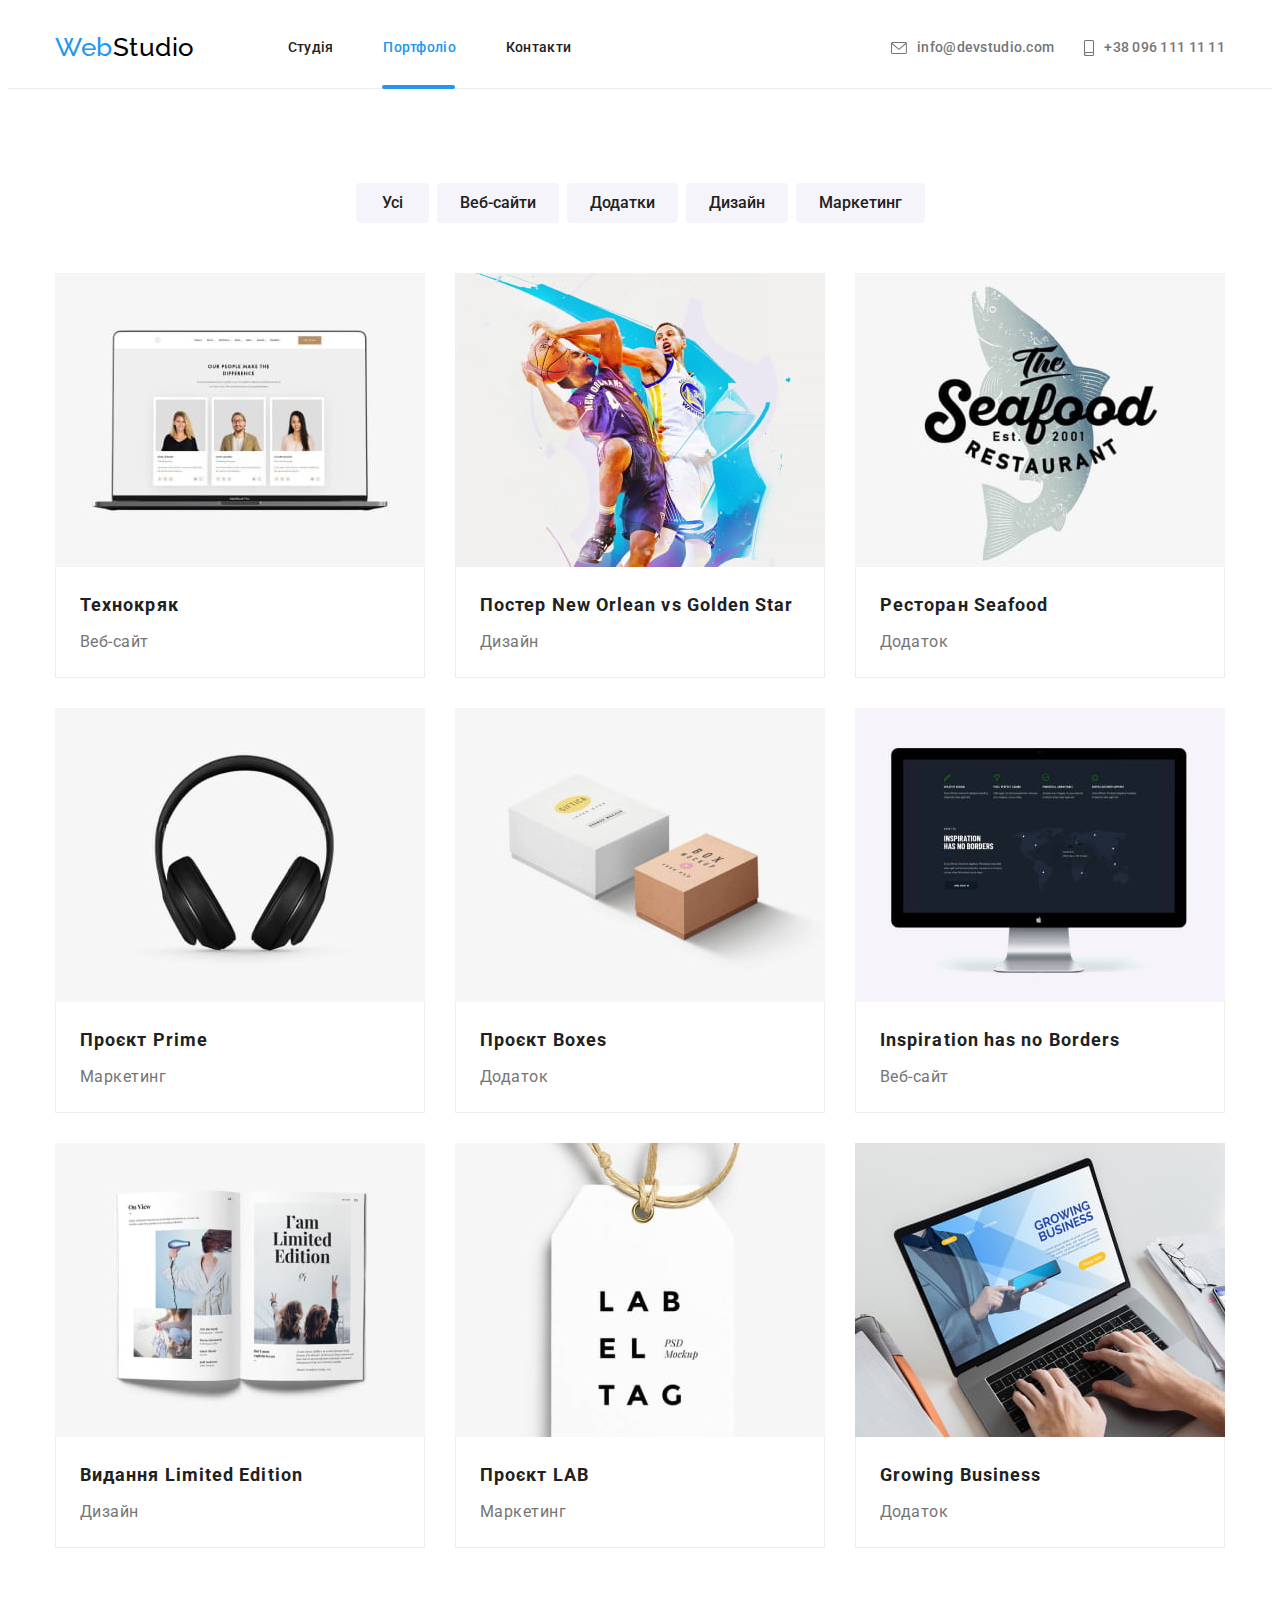
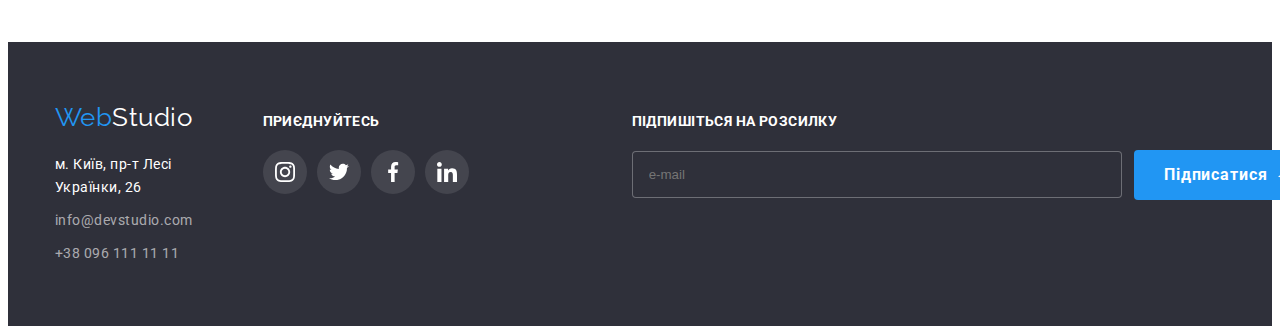
==== portfolio.html @ 470ae4d2 "hw" ====
<!DOCTYPE html>
<html lang="uk">
  <head>
    <meta charset="UTF-8" />
    <meta http-equiv="X-UA-Compatible" content="IE=edge" />
    <meta name="viewport" content="width=device-width, initial-scale=1.0" />
    <title>Portfolio</title>
    <link rel="preconnect" href="https://fonts.googleapis.com" />
    <link rel="preconnect" href="https://fonts.gstatic.com" crossorigin />
    <link
      href="https://fonts.googleapis.com/css2?family=Raleway:wght@700&family=Roboto:wght@400;500;700;900&display=swap"
      rel="stylesheet"
    />
    <link
      rel="stylesheet"
      href="https://cdnjs.cloudflare.com/ajax/libs/modern-normalize/1.1.0/modern-normalize.min.css"
      integrity="sha512-wpPYUAdjBVSE4KJnH1VR1HeZfpl1ub8YT/NKx4PuQ5NmX2tKuGu6U/JRp5y+Y8XG2tV+wKQpNHVUX03MfMFn9Q=="
      crossorigin="anonymous"
      referrerpolicy="no-referrer"
    />
    <link rel="stylesheet" href="./css/styles.css" />
  </head>
  <body>
    <header class="page-header">
      <div class="conteiner main-nav">
        <nav class="site-nav">
          <a href="./index.html" class="logo"><span>Web</span>Studio</a>
          <ul class="site-nav list">
            <li class="site-nav item">
              <a class="site-nav link" href="./index.html">Студія</a>
            </li>
            <li class="site-nav item">
              <a href="./portfolio.html" class="link current">Портфоліо</a>
            </li>
            <li class="site-nav item">
              <a class="site-nav link" href="#">Контакти</a>
            </li>
          </ul>
        </nav>
        <div class="auth-nav">
          <ul class="auth-nav list">
            <li class="auth-nav item">
              <a href="mailto:info@devstudio.com" class="auth-nav link"
                ><svg class="icon-envelope" widht="16" height="12">
                  <use href="./image/sprite.svg#icon-envelope"></use></svg>info@devstudio.com
              </a>
            </li>
            <li class="auth-nav item">
              <a href="tel:+380961111111" class="auth-nav link"
                ><svg class="icon-smartphone" widht="10" height="16">
                  <use href="./image/sprite.svg#icon-smartphone"></use></svg>+38 096 111 11 11
              </a>
            </li>
          </ul>
        </div>
      </div>
    </header>
    <!--Main-->
    <main>
      <!--Main content-->
      <!--Портфоліо-->
      <section class="hero-portfolio">
        <div class="conteiner">
          <h1 class="visually-hidden">Наші Роботи</h1>
          <ul class="portfolio list">
            <li><button type="button" class="btn portfolio">Усі</button></li>
            <li>
              <button type="button" class="button portfolio">Веб-сайти</button>
            </li>
            <li>
              <button type="button" class="button portfolio">Додатки</button>
            </li>
            <li>
              <button type="button" class="button portfolio">Дизайн</button>
            </li>
            <li>
              <button type="button" class="button portfolio">Маркетинг</button>
            </li>
          </ul>
          <ul class="hero-items list">
            <li class="items-hero">
              <a class="portfolio-link" href="">
                <div class="description-box">
                  <img
                    class="portfolio-imgs"
                    src="./image/img1.jpg"
                    alt="Веб-сайт"
                    width="370"
                  />
                  <p class="description-text">
                    Ресурс пропонує комплексні пропозиції з різним рівнем
                    функціоналу та сервісів. Все це дозволить відвідувачу
                    отримати вичерпні відомості про компанію чи приватну особу.
                  </p>
                </div>
                <div class="hero-div">
                  <h2 class="title">Технокряк</h2>
                  <p class="text">Веб-сайт</p>
                </div>
              </a>
            </li>
            <li class="items-hero">
              <a class="portfolio-link" href="">
                <div class="description-box">
                  <img
                    class="portfolio-imgs"
                    src="./image/img2.jpg"
                    alt="Дизайн"
                    width="370"
                  />
                  <p class="description-text">
                    Ресурс пропонує комплексні пропозиції з різним рівнем
                    функціоналу та сервісів. Все це дозволить відвідувачу
                    отримати вичерпні відомості про компанію чи приватну особу.
                  </p>
                </div>
                <div class="hero-div">
                  <h2 class="title">
                    Постер<span lang="en"> New Orlean vs Golden Star</span>
                  </h2>
                  <p class="text">Дизайн</p>
                </div>
              </a>
            </li>
            <li class="items-hero">
              <a class="portfolio-link" href="">
                <div class="description-box">
                  <img
                    class="portfolio-imgs"
                    src="./image/img3.jpg"
                    alt="Додаток"
                    width="370"
                  />
                  <p class="description-text">
                    Ресурс пропонує комплексні пропозиції з різним рівнем
                    функціоналу та сервісів. Все це дозволить відвідувачу
                    отримати вичерпні відомості про компанію чи приватну особу.
                  </p>
                </div>
                <div class="hero-div">
                  <h2 class="title">Ресторан<span lang="en"> Seafood</span></h2>
                  <p class="text">Додаток</p>
                </div>
              </a>
            </li>
            <li class="items-hero">
              <a class="portfolio-link" href="">
                <div class="description-box">
                  <img
                    class="portfolio-imgs"
                    src="./image/img4.jpg"
                    alt="Маркетинг"
                    width="370"
                  />
                  <p class="description-text">
                    Ресурс пропонує комплексні пропозиції з різним рівнем
                    функціоналу та сервісів. Все це дозволить відвідувачу
                    отримати вичерпні відомості про компанію чи приватну особу.
                  </p>
                </div>
                <div class="hero-div">
                  <h2 class="title">Проєкт<span lang="en"> Prime</span></h2>
                  <p class="text">Маркетинг</p>
                </div>
              </a>
            </li>
            <li class="items-hero">
              <a class="portfolio-link" href="">
                <div class="description-box">
                  <img
                    class="portfolio-imgs"
                    src="./image/img5.jpg"
                    alt="Бокс"
                    width="370"
                  />
                  <p class="description-text">
                    Ресурс пропонує комплексні пропозиції з різним рівнем
                    функціоналу та сервісів. Все це дозволить відвідувачу
                    отримати вичерпні відомості про компанію чи приватну особу.
                  </p>
                </div>
                <div class="hero-div">
                  <h2 class="title">Проєкт<span lang="en"> Boxes</span></h2>
                  <p class="text">Додаток</p>
                </div>
              </a>
            </li>
            <li class="items-hero">
              <a class="portfolio-link" href="">
                <div class="description-box">
                  <img
                    class="portfolio-imgs"
                    src="./image/img6.jpg"
                    alt="Монітор"
                    width="370"
                  />
                  <p class="description-text">
                    Ресурс пропонує комплексні пропозиції з різним рівнем
                    функціоналу та сервісів. Все це дозволить відвідувачу
                    отримати вичерпні відомості про компанію чи приватну особу.
                  </p>
                </div>
                <div class="hero-div">
                  <h2 class="title" lang="en">Inspiration has no Borders</h2>
                  <p class="text">Веб-сайт</p>
                </div>
              </a>
            </li>
            <li class="items-hero">
              <a class="portfolio-link" href="">
                <div class="description-box">
                  <img
                    class="portfolio-imgs"
                    src="./image/img7.jpg"
                    alt="Видання"
                    width="370"
                  />
                  <p class="description-text">
                    Ресурс пропонує комплексні пропозиції з різним рівнем
                    функціоналу та сервісів. Все це дозволить відвідувачу
                    отримати вичерпні відомості про компанію чи приватну особу.
                  </p>
                </div>
                <div class="hero-div">
                  <h2 class="title">
                    Видання<span lang="en"> Limited Edition</span>
                  </h2>
                  <p class="text">Дизайн</p>
                </div>
              </a>
            </li>
            <li class="items-hero">
              <a class="portfolio-link" href="">
                <div class="description-box">
                  <img
                    class="portfolio-imgs"
                    src="./image/img8.jpg"
                    alt="Лаб"
                    width="370"
                  />
                  <p class="description-text">
                    Ресурс пропонує комплексні пропозиції з різним рівнем
                    функціоналу та сервісів. Все це дозволить відвідувачу
                    отримати вичерпні відомості про компанію чи приватну особу.
                  </p>
                </div>
                <div class="hero-div">
                  <h2 class="title">Проєкт<span lang="en"> LAB</span></h2>
                  <p class="text">Маркетинг</p>
                </div>
              </a>
            </li>
            <li class="items-hero">
              <a class="portfolio-link" href="">
                <div class="description-box">
                  <img
                    class="portfolio-imgs"
                    src="./image/img9.jpg"
                    alt="Бізнес"
                    width="370"
                  />
                  <p class="description-text">
                    Ресурс пропонує комплексні пропозиції з різним рівнем
                    функціоналу та сервісів. Все це дозволить відвідувачу
                    отримати вичерпні відомості про компанію чи приватну особу.
                  </p>
                </div>
                <div class="hero-div">
                  <h2 class="title" lang="en">Growing Business</h2>
                  <p class="text">Додаток</p>
                </div>
              </a>
            </li>
          </ul>
        </div>
      </section>
    </main>
    <!--Footer-->
    <footer class="footer">
      <div class="conteiner social">
        <div class="footer-social">
          <a href="./index.html" class="logo footer"><span>Web</span>Studio</a>
          <address class="address">
            <ul class="footer list">
              <li class="footer-item">
                <a
                  href="https://goo.gl/maps/CPtrU1FHBa2aNyZL9"
                  target="_blank"
                  rel="noopener noreferrer nofollow"
                  class="link"
                  >м. Київ, пр-т Лесі Українки, 26</a
                >
              </li>
              <li class="footer-item">
                <a href="mailto:info@devstudio.com" lang="en" class="link-info"
                  >info@devstudio.com</a
                >
              </li>
              <li class="footer-item">
                <a href="tel:+380961111111" class="link-info"
                  >+38 096 111 11 11</a
                >
              </li>
            </ul>
          </address>
        </div>
        <div class="footer-social">
          <p class="footer-social-title">приєднуйтесь</p>
          <ul class="footer-social-list list">
            <li class="footer-social-items">
              <a class="studio-social-links" href="">
                <svg class="footer-social-icon" widht="20" heigth="20">
                  <use href="./image/sprite.svg#icon-instagram"></use>
                </svg>
              </a>
            </li>
            <li class="footer-social-items">
              <a class="studio-social-links" href="">
                <svg class="footer-social-icon" widht="20" heigth="20">
                  <use href="./image/sprite.svg#icon-twitter"></use>
                </svg>
              </a>
            </li>
            <li class="footer-social-items">
              <a class="studio-social-links" href="">
                <svg class="footer-social-icon" widht="20" heigth="20">
                  <use href="./image/sprite.svg#icon-facebook"></use>
                </svg>
              </a>
            </li>
            <li class="footer-social-items">
              <a class="studio-social-links" href="">
                <svg class="footer-social-icon" widht="20" heigth="20">
                  <use href="./image/sprite.svg#icon-linkedin"></use>
                </svg>
              </a>
            </li>
          </ul>
        </div>
        <form class="footer-form-contact">
        <p class="footer-contact-title">підпишіться на розсилку</p>
        <div class="footer-contact">
        <label for="name"></label>
        <input class="footer-input" type="text" name="e-mail" id="e-mail" placeholder="e-mail" class="footer-contact-mail" />
        <button type="submit" class="footer-btn">Підписатися
          <svg class="icon-send">
            <use href="./image/sprite.svg#icon-send" 
            width="24" 
            height="24"></use>
          </svg>
        </button>
      </div>
      </form>
      </div>
    </footer>
  </body>
</html>
---- css/styles.css ----
/* Styles Index */

/*колір основного тексту-заголовки #212121 */
/*вторинний колір тексту #757575 */
/*білий #FFFFFF */
/*голубий акцент кнопка #2196F3 */
/*голубий та чорний верх лого #2196F3 #000000 */
/*голубий та білий низ лого #2196F3 #FFFFFF*/
/*  */

:root {
  --primary-text-color: #757575;
  --title-text-color: #212121;
  --accent-color: #2196f3;
  --primary-bg-color: #ffffff;
  --primary-section-color: #f5f5f5;
  --section-bg-color: #f5f4fa;
  --logo-color: #000000;
  --section-color: #2f303a;
  --footer-link-color: rgba(255, 255, 255, 0.6);
  --button-color: #188ce8;
  --border-color: #eeeeee;
  --header-border-color: #ececec;
  --social-color: #afb1b8;
  --transition-time: 250ms cubic-bezier(0.4, 0, 0.2, 1);
}

p,
h1,
h2,
h3,
h4,
h5,
h6 {
  margin: 0;
}

ul {
  margin: 0;
  padding-left: 0;
}

address {
  font-style: normal;
}

html {
  box-sizing: border-box;
}
*,
*::before,
*::after {
  box-sizing: inherit;
}
.conteiner {
  max-width: 1200px;
  padding-left: 15px;
  padding-right: 15px;
  margin-left: auto;
  margin-right: auto;
  /* outline: 2px solid aqua; */
}

body {
  background-color: var(--primary-bg-color);
  color: var(--primary-text-color);
  font-family: "Roboto", sans-serif;
  letter-spacing: 0.03em;
}

.logo {
  padding-top: 24px;
  padding-bottom: 25px;
  color: var(--logo-color);
  font-family: "Raleway", sans-serif;
  font-size: 26px;
  line-height: 1.19;
  text-decoration: none;
}
.site-nav .logo {
  color: var(--logo-color);
  font-family: "Raleway", sans-serif;
  font-size: 26px;
  line-height: 1.19;
  text-decoration: none;
}
.logo > span {
  color: var(--accent-color);
}

.logo > span {
  color: var(--accent-color);
}

.list {
  list-style: none;
  text-decoration: none;
  padding: 0;
  margin: 0;
}

.visually-hidden {
  position: absolute;
  white-space: nowrap;
  width: 1px;
  height: 1px;
  overflow: hidden;
  border: 0;
  padding: 0;
  clip-path: inset(100%);
  clip: rect(0 0 0 0);
  margin: -1px;
}
/* Page haader /////////////////// */
.page-header {
  border-bottom: 1px solid var(--header-border-color);
}

/* //////////////////////////////////////////////////// */
/* Site Nav */

.main-nav {
  display: flex;
  align-items: center;
}

.site-nav {
  display: flex;
  align-items: center;
}

.site-nav .logo {
  display: flex;
  margin-right: 93px;
}

.site-nav .list {
  display: flex;
  /* gap: 50px; */
}

.site-nav.item {
  margin-right: 50px;
}
.site-nav.item:last-child {
  margin-right: 0;
}

.site-nav.link {
  display: block;
  padding-top: 32px;
  padding-bottom: 32px;
  transition: transform var(--transition-time), color var(--transition-time);
}

.site-nav.link {
  transition: color var(--transition-time);
}

.link.current {
  position: relative;
}

.current::after {
  content: "";
  position: absolute;
  left: 0px;
  top: 78px;
  display: block;
  margin: -1px;
  width: 100%;
  height: 4px;
  background: #2196f3;
  border-radius: 2px;
  transition: transform var(--transition-time);
}

.site-nav a {
  color: var(--title-text-color);
  font-weight: 500;
  font-size: 14px;
  line-height: 1.14;
  letter-spacing: 0.02em;
  text-decoration: none;
  transition: transform var(--transition-time), color var(--transition-time);
}

.site-nav .link.current {
  display: block;
  padding-top: 32px;
  padding-bottom: 32px;
  color: var(--accent-color);
}

.site-nav .link.current:hover,
.site-nav .link.current:focus {
  color: inherit;
  color: var(--accent-color);
}

.site-nav .link:hover,
.site-nav .link:focus {
  color: var(--accent-color);
}

.auth-nav {
  display: flex;
  align-items: center;
  margin-left: auto;
}

.auth-nav .item + .item {
  margin-left: 30px;
}

.auth-nav a {
  display: flex;
  align-items: center;
  font-weight: 500;
  font-size: 14px;
  line-height: 1.14;
  letter-spacing: 0.02em;
  color: var(--primary-text-color);
  text-decoration: none;
  transition: transform var(--transition-time), color var(--transition-time);
}

.auth-nav .item {
  font-weight: 500;
  font-size: 14px;
  line-height: 1.14;
  letter-spacing: 0.02em;
  color: var(--primary-text-color);
  text-decoration: none;
}

.icon-envelope {
  width: 16px;
  height: 12px;
  margin-right: 10px;
  fill: var(--primary-text-color);
  transition: transform var(--transition-time), fill var(--transition-time);
}

.icon-smartphone {
  width: 10px;
  height: 16px;
  margin-right: 10px;
  fill: var(--primary-text-color);
  transition: transform var(--transition-time), fill var(--transition-time);
}

.auth-nav .link:hover,
.auth-nav .link:focus {
  color: var(--accent-color);
}

.auth-nav .link:hover .icon-envelope,
.auth-nav .link:focus .icon-envelope,
.auth-nav .link:hover .icon-smartphone,
.auth-nav .link:focus .icon-smartphone {
  fill: var(--accent-color);
}

/* hero */
.section-hero {
  max-width: 1600px;
  height: 600px;
  padding: 200px 0;
  margin-left: auto;
  margin-right: auto;
  text-align: center;
  background-color: var(--section-color);
  background-image: linear-gradient(
      rgba(47, 48, 58, 0.4),
      rgba(47, 48, 58, 0.4)
    ),
    url("../image/studio.jpg");
  background-repeat: no-repeat;
  background-position: center;
  background-size: cover;
}

.hero-title {
  margin-top: 0;
  margin-bottom: 30px;
  margin-left: auto;
  margin-right: auto;
  max-width: 696px;
  color: var(--primary-bg-color);
  font-weight: 900;
  font-size: 44px;
  line-height: 1.36;
  text-align: center;
  letter-spacing: 0.06em;
}

/* Чим ми займаємося//////section-img */

.img.list {
  display: flex;
}

.img-item {
  width: 370px;
  margin-right: 30px;
  margin-bottom: 0;
}

.img-item:nth-child(3n) {
  margin-right: 0;
}

.section-img {
  padding-top: 94px;
  padding-bottom: 94px;
  background-color: var(--primary-bg-color);
}

.section-title {
  margin-top: 0;
  margin-bottom: 50px;
  color: var(--title-text-color);
  font-weight: 700;
  font-size: 36px;
  line-height: 1.16;
  text-align: center;
}

.label {
  display: block;
  position: relative;
  width: 374px;
  height: 294px;
}

.label-box {
  display: flex;
  align-items: center;
  justify-content: center;
  width: 370px;
  height: 70px;
  position: absolute;
  bottom: 0%;
  transform: translate(0%);
  background: rgba(47, 48, 58, 0.8);
}

.label-text {
  font-family: "Roboto";
  font-style: normal;
  font-weight: 700;
  font-size: 14px;
  line-height: 1.14;
  text-align: center;
  justify-content: center;
  letter-spacing: 0.03em;
  text-transform: uppercase;
  color: var(--primary-bg-color);
}

/* features */

.features-social {
  display: flex;
  justify-content: center;
  align-items: center;
  width: 270px;
  height: 120px;
  background-color: var(--section-bg-color);
}

.icon-features {
  display: inline-block;
  align-items: center;
  width: 70px;
  height: 70px;
  border-radius: 4px;
}

.features-list {
  display: flex;
}

.features-item {
  width: 270px;
  /* height: 120px; */
  margin-right: 30px;
}

.features-item:nth-child(4n) {
  margin-right: 0;
}

.section-features {
  padding-top: 94px;
  /* padding-bottom: 94px; */
}

.features-list .title {
  margin-top: 30px;
  margin-bottom: 10px;
  width: 270px;
  color: var(--title-text-color);
  font-weight: 700;
  font-size: 14px;
  line-height: 1.14;
  text-transform: uppercase;
}

.features-list .text {
  width: 270px;
  font-size: 14px;
  line-height: 1.71;
}

/* work */

.studio-item-content {
  display: flex;
  justify-content: center;
  margin-bottom: 30px;
}

.studio-social-list.list {
  display: flex;
}

.studio-social-items {
  margin-right: 10px;
  display: flex;
  justify-content: center;
  align-items: center;
  padding: 0;
  border: none;
  width: 44px;
  height: 44px;
  border-radius: 50%;
  fill: var(--social-color);
  background-color: transparent;
}

.studio-social-links {
  display: flex;
  justify-content: center;
  align-items: center;
  width: 44px;
  height: 44px;
  border-radius: 50%;
  background-color: transparent;
  transition: background-color var(--transition-time);
}

.studio-social-icon {
  display: flex;
  align-items: center;
  justify-content: center;
  width: 20px;
  height: 20px;
  fill: var(--social-color);
  transition: fill var(--transition-time);
}

.studio-social-links:hover,
.studio-social-links:focus,
.studio-social-items:hover,
.studio-social-items:focus {
  background-color: var(--accent-color);
}

.studio-social-links:hover .studio-social-icon,
.studio-social-links:focus .studio-social-icon {
  fill: var(--primary-bg-color);
}

.work-list.list {
  display: flex;
}

.work-list .title {
  margin-bottom: 10px;
  font-weight: 500;
  font-size: 16px;
  line-height: 1.18;
  color: var(--title-text-color);
}

.work-list .text {
  margin-bottom: 30px;
  font-size: 16px;
  line-height: 1.18;
  color: var(--primary-text-color);
}

.work-item {
  text-align: center;
  margin-right: 30px;
  background-color: var(--primary-bg-color);
  box-shadow: 0px 1px 3px rgba(0, 0, 0, 0.12), 0px 1px 1px rgba(0, 0, 0, 0.14),
    0px 2px 1px rgba(0, 0, 0, 0.2);
}

.work-img {
  width: 270px;
  margin-bottom: 30px;
}

.work-item:nth-child(4n) {
  margin-right: 0;
}

.section-work {
  /* display: inline-block; */
  padding-top: 94px;
  padding-bottom: 94px;
  background-color: var(--section-bg-color);
}

/* Постійні Клієнти ////////////////////////////////////////////////// */

.section-client {
  padding-top: 94px;
  padding-bottom: 94px;
  /* background: #F5F5F5; */
}

.client-list {
  display: flex;
  justify-content: center;
  /* gap: 30px; */
}

.client-link {
  display: flex;
  justify-content: center;
  align-items: center;
  min-width: 170px;
  min-height: 92px;
  border: 1px solid var(--social-color);
  border-radius: 4px;
  cursor: pointer;
  transition: border-color var(--transition-time);
}

.icon-client {
  display: flex;
  justify-content: center;
  align-items: center;
  min-width: 106px;
  height: 60px;
  cursor: pointer;
  fill: var(--social-color);
  transition: fill var(--transition-time);
}

.client-item {
  display: flex;
  justify-content: center;
  align-items: center;
  margin-left: 30px;
  min-width: 170px;
  min-height: 92px;
  cursor: pointer;
  /* background: #F5F5F5; */
}

.client-link:hover .icon-client,
.client-link:focus .icon-client {
  fill: var(--accent-color);
}

.client-link:hover,
.client-link:focus {
  border-color: var(--accent-color);
}

/* button */
.button {
  display: inline-block;
  border-radius: 4px;
  border: 1px solid transparent;
  font-family: inherit;
  text-align: center;
  cursor: pointer;
}

.button.studio {
  padding: 10px 32px;
  min-width: 216px;
  font-weight: 700;
  font-size: 16px;
  line-height: 1.87;
  letter-spacing: 0.06em;
  color: var(--primary-bg-color);
  background-color: var(--accent-color);
  transition: background-color var(--transition-time);
}

.section-hero .button:hover,
.section-hero .button:focus {
  background-color: var(--button-color);
}

/* footer */
.footer-social {
  margin-right: 70px;
  align-items: baseline;
  flex-direction: column;
}

.footer-social.second {
  margin: 0;
}

.conteiner.social {
  display: flex;
  align-items: baseline;
}

.footer-social-list.list {
  display: flex;
  align-items: center;
}

.footer-social-items {
  margin-right: 10px;
  display: flex;
  justify-content: center;
  align-items: center;
  border: none;
  width: 44px;
  height: 44px;
  fill: var(--primary-bg-color);
  border-radius: 50%;
  background-color: rgba(255, 255, 255, 0.1);
}

.footer-social-items:last-child {
  margin-right: 0;
}

.footer-social-link {
  display: flex;
  justify-content: center;
  align-items: center;
  width: 100%;
  height: 100%;
  fill: var(--primary-bg-color);
  border-radius: 50%;
  background-color: rgba(255, 255, 255, 0.1);
  transition: background-color var(--transition-time);
}

.footer-social-icon {
  width: 20px;
  height: 20px;
  fill: var(--primary-bg-color);
}

.footer-social-link:hover,
.footer-social-link:focus {
  background-color: var(--accent-color);
}

.footer-social-title {
  font-family: "Roboto";
  font-style: normal;
  font-weight: 700;
  font-size: 14px;
  line-height: 1.14;
  letter-spacing: 0.03em;
  text-transform: uppercase;
  color: var(--primary-bg-color);
}

.footer .link {
  font-style: normal;
  font-size: 14px;
  line-height: 1.71;
  color: var(--primary-bg-color);
  text-decoration: none;
}

.footer .link-info {
  font-style: normal;
  font-size: 14px;
  line-height: 1.71;
  color: var(--footer-link-color);
  text-decoration: none;
  transition: color var(--transition-time);
}
.link-info:hover,
.link-info:focus {
  color: var(--accent-color);
}

.logo {
  color: var(--primary-bg-color);
}

.logo.footer {
  padding-top: 0px;
  padding-bottom: 0px;
}

.footer {
  padding-top: 60px;
  padding-bottom: 60px;
  background-color: var(--section-color);
}

.footer-item {
  margin-bottom: 9px;
}

.footer-item:last-child {
  margin-bottom: 0;
}

.footer .list {
  padding: 0;
  margin-top: 20px;
}

.footer .link {
  transition: color var(--transition-time);
}

.footer .link:hover,
.footer .link:focus {
  color: var(--accent-color);
}

.icon-send {
  width: 24px;
  height: 24px;
  margin-left: 10px;
}

.footer-contact-title {
font-family: 'Roboto';
font-style: normal;
font-weight: 700;
font-size: 14px;
line-height: 1.14;
letter-spacing: 0.03em;
text-transform: uppercase;
  color: var(--primary-bg-color);
}

.footer-btn {
  width: 200px;
  height: 50px;
  padding-top: 10px;
  padding-bottom: 10px;
  padding-left: 28px;
  margin-left: 12px;
  background-color: var(--accent-color);
  border-radius: 4px;
  border-color: transparent;
  font-family: 'Roboto';
  font-style: normal;
  font-weight: 700;
  font-size: 16px;
  line-height: 1.88;
  display: flex;
  align-items: center;
  text-align: center;
  letter-spacing: 0.06em;
  color: var(--primary-bg-color);
}

.footer-contact {
    margin-top: 20px;
    display: flex;
    align-items: center;
    justify-content: center;
   
}

.footer-form-contact {
  display: block;
  margin-left: 93px;
}

.contact-form {
   align-items: baseline;
    flex-direction: column;
  
}

.footer-input {
  padding-top: 15px;
  padding-bottom: 15px;
  padding-left: 16px;
  padding-right: 295px;
  border: 0;
  box-sizing: border-box;
  border: 1px solid rgba(255, 255, 255, 0.3);
  border-radius: 4px;
  background: #2F303A;
}

.footer-contact-mail {
  width: 358px;
  height: 50px;
  background-color: transparent;
  border: 1px solid rgba(255, 255, 255, 0.3);
  border-radius: 4px;
}

.backdrop {
  position: fixed;
  top: 0;
  width: 100%;
  height: 100%;
  background-color: rgba(0, 0, 0, 0.2);
  transition: opacity var(--transition-time) visibility var(--transition-time);
}

.modal {
  position: absolute;
  top: 50%;
  left: 50%;
  transform: translate(-50%, -50%) scaleX(1);
  transition: transform var(--transition-time);
  width: 528px;
  min-height: 581px;
  background-color: var(--primary-bg-color);
}

.backdrop.is-hidden .modal {
  transform: translate(-50%, -50%) scaleX(0);
}

.modal-btn {
  display: flex;
  align-items: center;
  justify-content: center;
  padding: 0;
  width: 30px;
  height: 30px;
  background: var(--primary-bg-color);
  border: 1px solid rgba(0, 0, 0, 0.1);
  border-radius: 50%;
  position: absolute;
  top: 8px;
  right: 10px;
  cursor: pointer;
  transition: transform var(--transition-time);
}

.icon-close {
  display: flex;
  align-items: center;
  justify-content: center;
  width: 18px;
  height: 18px;
 }

 .icon-modal {
  width: 18px;
  height: 18px;
 }

.is-hidden {
  opacity: 0;
  visibility: hidden;
  pointer-events: none;
}

.form {
  display: block;
  width: 528px;
  background: var(--primary-bg-color);
  box-shadow: 0px 1px 3px rgba(0, 0, 0, 0.12), 0px 1px 1px rgba(0, 0, 0, 0.14), 0px 2px 1px rgba(0, 0, 0, 0.2);
  border-radius: 4px;
  /* margin-left: 40px;
  margin-right: 40px; */
}

.form-title {
display: flex;
align-content: center;
padding-top: 40px;
padding-right: 39px;
padding-left: 41px;
margin-bottom: 30px;
font-family: 'Roboto';
font-style: normal;
font-weight: 700;
font-size: 20px;
line-height: 1.15;
text-align: center;
letter-spacing: 0.03em;
color: #212121;
}

.form-group {
  display: flex;
  flex-direction: column;
  padding-left: 40px;
  padding-right: 40px;
  margin-bottom: 10px;
  position: relative;
  
}

.form-group input {
  width: 448px;
  height: 40px;
  margin: 0;
  box-sizing: border-box;
  border: 1px solid rgba(33, 33, 33, 0.2);
  border-radius: 4px;
  cursor: pointer;
}
 
.form-group input[type="checkbox"] {
  width: 16px;
  height: 15px;
  margin-right: 7px;
}

.form-label {
  /* position: absolute; */
margin-bottom: 4px;

}
   
.icon-modal {
  position: absolute;
  top: 50%;
  left: 52px;
  margin-left: 12px;
  transform: translate(-50%);
  transition: transform var(--transition-time);
} 

.input-checkbox {
  border-color: #212121;
}
 

.form-checkbox {
  display: flex;
  align-content: center;
  margin-top: 20px;
  margin-bottom: 30px; 
  padding-left: 52px;
  padding-right: 51px;
}

.checkbox-text {
  display: inline-block;
  align-items: center;
  margin-left: 7px;
  font-family: 'Roboto';
  font-style: normal;
  font-weight: 400;
  font-size: 14px;
  line-height: 1.71;
  letter-spacing: 0.03em;
  color: var(--primary-text-color);
}

.checkbox-link {
  color: var(--accent-color);
}

.icon {
  display: inline-block;
  width: 15px;
  height: 16px;
  border: 2px solid #000000;
  border-radius: 4px;
}

.checkbox {
-webkit-appearance: none;
-moz-appearance: none;
 appearance: none;
}

.checkbox:checked + .icon {
  background-color: var(--accent-color);
  fill: var(--primary-bg-color);
  background-image: url('../image/iconcheck.svg');
  background-repeat: no-repeat;
  background-position: center;
  background-size: contain;
  border-color: transparent;
  display: inline-block;
 }


.submit-btn {
  display: flex;
  align-items: center;
  justify-content: center;
  min-width: 200px;
  height: 50px;
  font-family: 'Roboto';
  font-style: normal;
  font-weight: 700;
  font-size: 16px;
  line-height: 1.88;
  text-align: center;
  letter-spacing: 0.06em;
  color: var(--primary-bg-color);
  background: #188CE8;
  box-shadow: 0px 4px 4px rgba(0, 0, 0, 0.15);
  border-radius: 4px;
  border: 0;
}

.submit {
  display: block;
  margin-top: 30px;
  padding-bottom: 40px;
  padding-left: 165px;
  padding-right: 163px;
}

.textarea::placeholder {
font-family: 'Roboto';
font-style: normal;
font-weight: 400;
font-size: 12px;
line-height: 1.16;
letter-spacing: 0.01em;
color: rgba(117, 117, 117, 0.5);
}

.textarea {
  resize: none;
  width: 448px;
  height: 120px;
  padding: 12px 16px;
  box-sizing: border-box;
  border: 1px solid rgba(33, 33, 33, 0.2);
  border-radius: 4px;
  
}

/* .form-group:focus-within > .icon-modal {
  fill: var(--accent-color);
 
} */

.form-input:focus ~ .icon-modal,
.form-input:hover ~ .icon-modal {
   fill: var(--accent-color);
}

.form-input:focus, 
.form-input:hover {
  border-color: var(--accent-color);
  padding-left: 42px;
}

.icon-close:focus, 
.icon-close:hover {
  fill: var(--accent-color);
}

/* Styles Portfolio */
/* ///////////////////////////////////////////////////// */

.hero-portfolio {
  padding-top: 94px;
  padding-bottom: 94px;
}

.description-box {
  display: block;
  position: relative;
  overflow: hidden;
}

.portfolio-link:hover .description-text,
.portfolio-link:focus .description-text {
  transform: translateY(0);
}

.description-text {
  position: absolute;
  top: 0%;
  left: 0%;
  height: 100%;
  padding-top: 63px;
  padding-bottom: 63px;
  padding-left: 24px;
  padding-right: 24px;
  font-family: "Roboto";
  font-style: normal;
  font-weight: 400;
  font-size: 18px;
  line-height: 1.56;
  letter-spacing: 0.03em;
  color: var(--primary-bg-color);
  background: rgba(33, 150, 243, 0.9);
  transform: translateY(100%);
  transition: transform var(--transition-time);
}

.hero-div {
  padding: 20px 24px;
  border: 1px solid var(--border-color);
  border-top: none;
}

.hero-items .title {
  /* padding-right: 24px;
  padding-left: 24px; */
  margin-bottom: 4px;
  font-weight: 700;
  font-size: 18px;
  line-height: 2;
  letter-spacing: 0.06em;
  color: var(--title-text-color);
}

.hero-items .text {
  font-size: 16px;
  line-height: 1.87;
  color: var(--primary-text-color);
}
.hero-items.list {
  display: flex;
  flex-wrap: wrap;
  gap: 30px;
}

.items-hero {
  flex-basis: calc((100% - 60px) / 3);
}

.items-hero:nth-child(3n) {
  margin-right: 0;
}

.portfolio-link {
  display: block;
  text-decoration: none;
  list-style: none;
  transition: box-shadow var(--transition-time);
}

.portfolio-link:hover,
.portfolio-link:focus {
  box-shadow: 0px 1px 1px rgba(0, 0, 0, 0.12), 0px 4px 4px rgba(0, 0, 0, 0.06),
    1px 4px 6px rgba(0, 0, 0, 0.16);
}

.portfolio.list {
  display: flex;
  justify-content: center;
  gap: 8px;
  padding-top: 0;
  margin-bottom: 50px;
}

.portfolio-imgs {
  display: block;
  max-width: 100;
  height: auto;
}

.button.portfolio {
  display: inline-block;
  padding: 6px 22px;
  font-weight: 500;
  font-size: 16px;
  line-height: 1.62;
  border-radius: 4px;
  border: 1px solid transparent;

  font-family: inherit;
  text-align: center;
  cursor: pointer;
  color: var(--title-text-color);
  background-color: var(--section-bg-color);
  border-color: transparent;
  transition: background-color var(--transition-time),
    color var(--transition-time), box-shadow var(--transition-time);
}

.btn.portfolio {
  display: inline-block;
  padding: 6px 25px;
  min-width: 73px;
  font-weight: 500;
  font-size: 16px;
  line-height: 1.62;
  border-radius: 4px;
  border: 1px solid transparent;
  font-family: inherit;
  text-align: center;
  cursor: pointer;
  color: var(--title-text-color);
  background-color: var(--section-bg-color);
  border-color: transparent;
  transition: background-color var(--transition-time),
    color var(--transition-time), box-shadow var(--transition-time);
}

.btn:hover,
.btn:focus,
.button:hover,
.button:focus {
  background-color: var(--accent-color);
  color: var(--primary-bg-color);
  box-shadow: 0px 3px 1px rgba(0, 0, 0, 0.1), 0px 1px 2px rgba(0, 0, 0, 0.08),
    0px 2px 2px rgba(0, 0, 0, 0.12);
  border-radius: 4px;
}
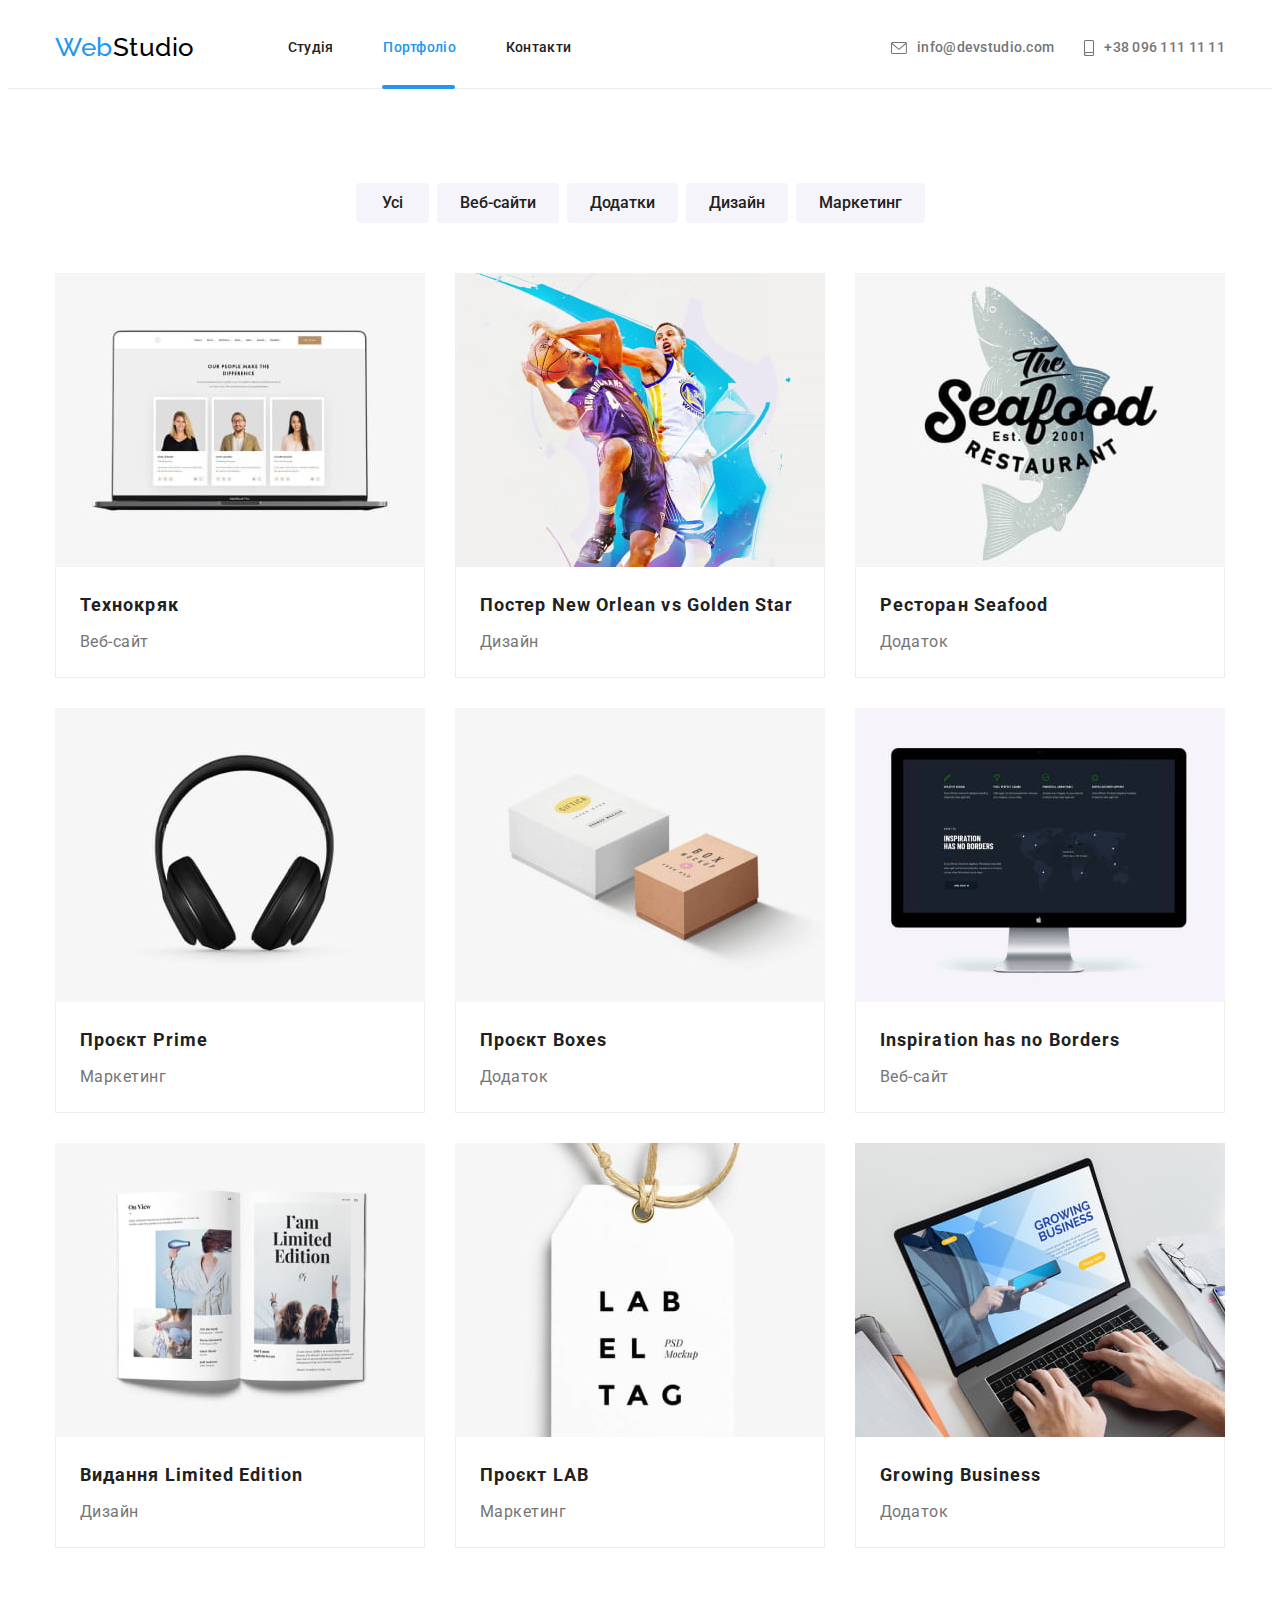
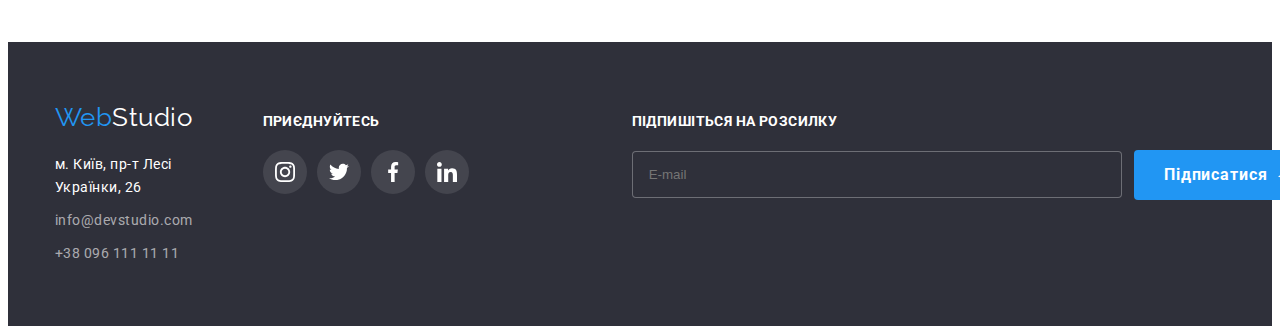
==== commit 9023b454: "corect" ====
--- a/portfolio.html
+++ b/portfolio.html
@@ -341,7 +341,7 @@
         <p class="footer-contact-title">підпишіться на розсилку</p>
         <div class="footer-contact">
         <label for="name"></label>
-        <input class="footer-input" type="text" name="e-mail" id="e-mail" placeholder="e-mail" class="footer-contact-mail" />
+        <input class="footer-input" type="text" name="E-mail" id="E-mail" placeholder="E-mail" class="footer-contact-mail" />
         <button type="submit" class="footer-btn">Підписатися
           <svg class="icon-send">
             <use href="./image/sprite.svg#icon-send" 
--- a/css/styles.css
+++ b/css/styles.css
@@ -944,7 +944,7 @@
 
 .form-checkbox {
   display: flex;
-  align-content: center;
+  align-items: center;
   margin-top: 20px;
   margin-bottom: 30px; 
   padding-left: 52px;
@@ -980,16 +980,19 @@
 -webkit-appearance: none;
 -moz-appearance: none;
  appearance: none;
+ position: absolute;
 }
 
 .checkbox:checked + .icon {
   background-color: var(--accent-color);
+  border-color: var(--accent-color);
   fill: var(--primary-bg-color);
   background-image: url('../image/iconcheck.svg');
   background-repeat: no-repeat;
   background-position: center;
   background-size: contain;
-  border-color: transparent;
+  background-origin: border-box;
+  /* border-color: transparent; */
   display: inline-block;
  }
 
@@ -1043,25 +1046,24 @@
   
 }
 
-/* .form-group:focus-within > .icon-modal {
-  fill: var(--accent-color);
- 
-} */
 
 .form-input:focus ~ .icon-modal,
 .form-input:hover ~ .icon-modal {
    fill: var(--accent-color);
+   transition: transform var(--transition-time);
 }
 
 .form-input:focus, 
 .form-input:hover {
   border-color: var(--accent-color);
   padding-left: 42px;
+  transition: transform var(--transition-time);
 }
 
 .icon-close:focus, 
 .icon-close:hover {
   fill: var(--accent-color);
+  transition: background-color var(--transition-time);
 }
 
 /* Styles Portfolio */
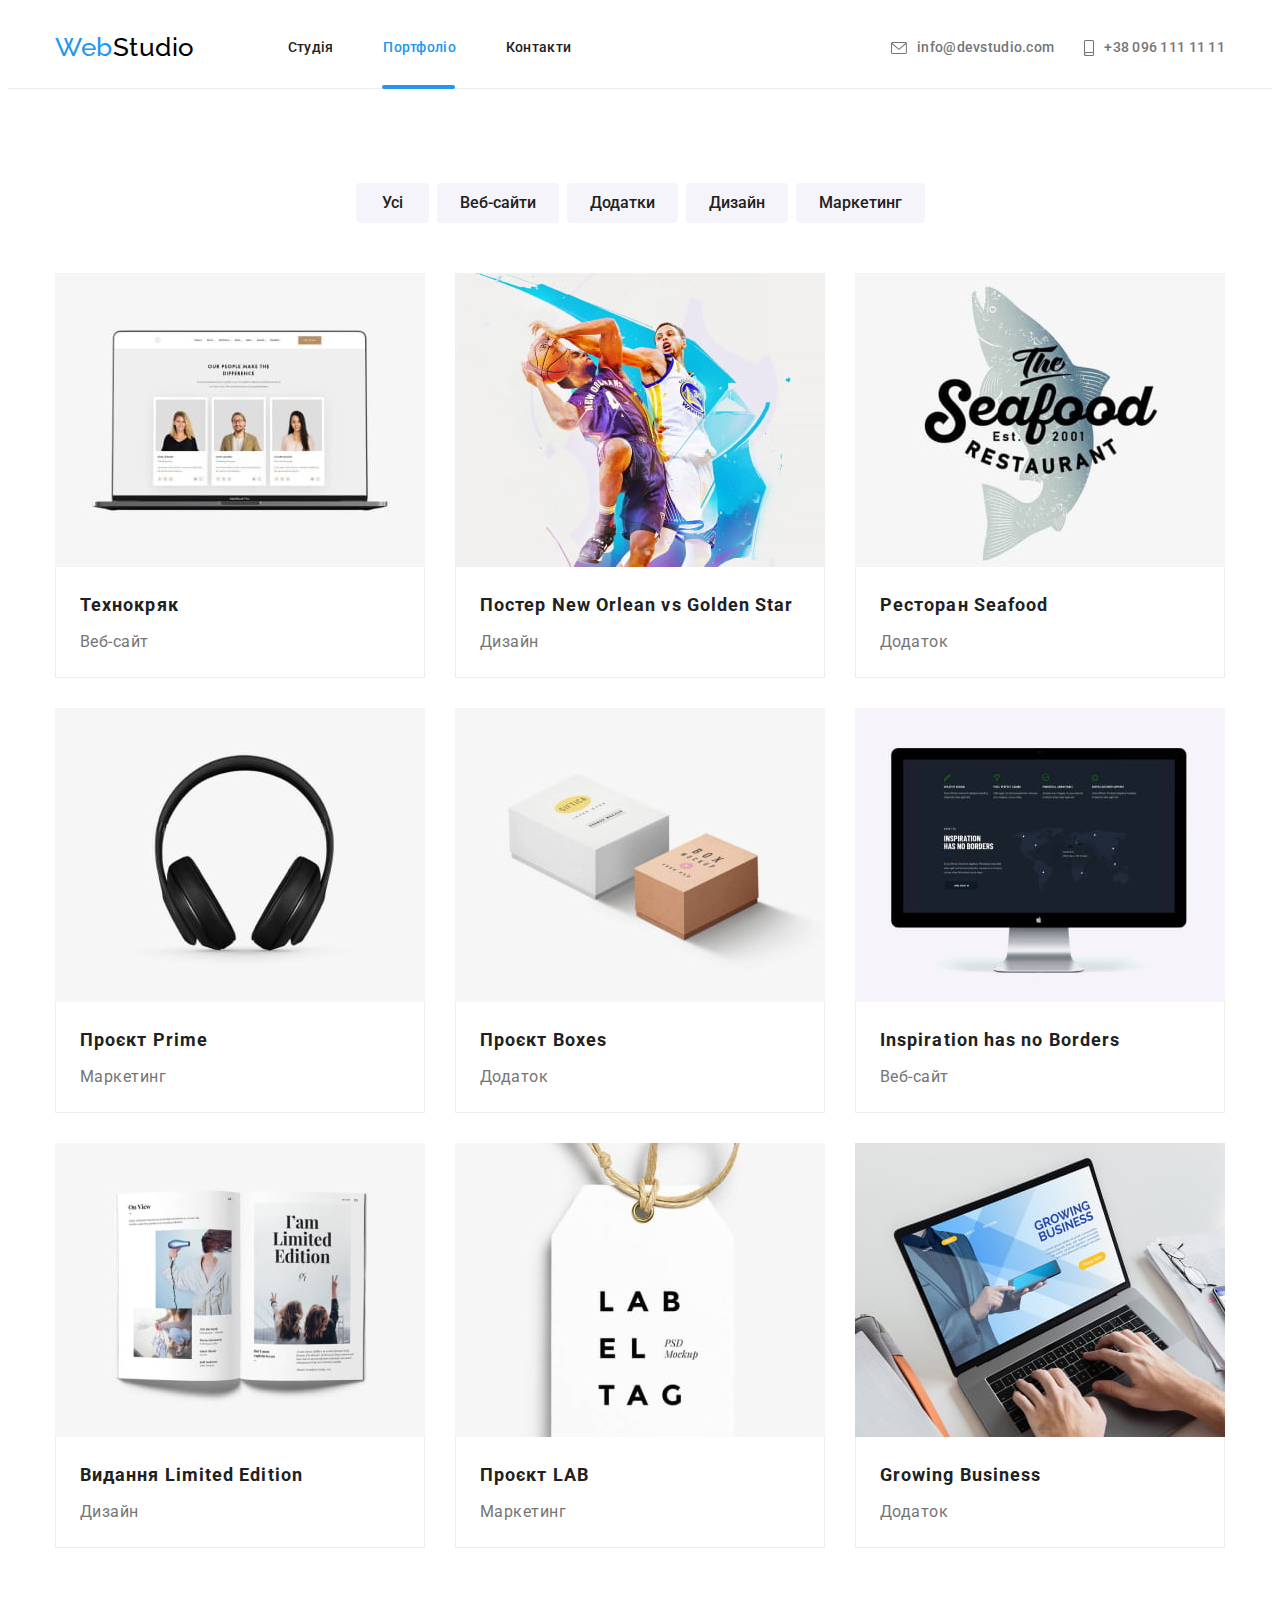
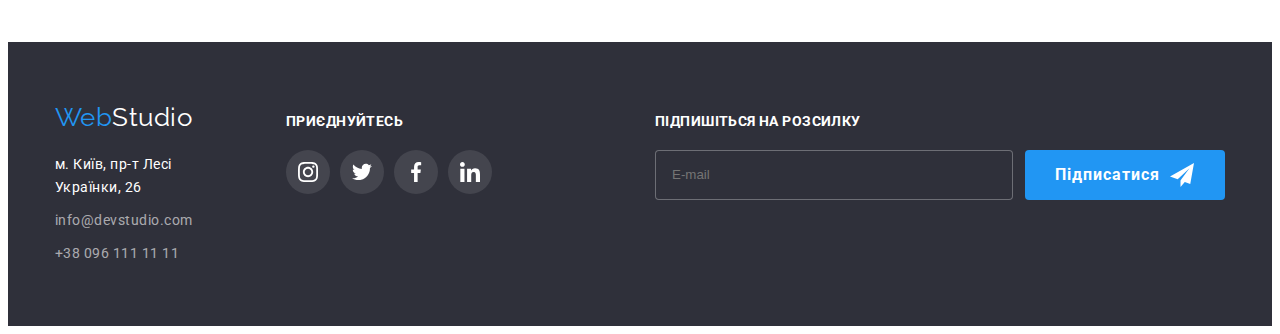
==== commit bbf5b923: "corect" ====
--- a/portfolio.html
+++ b/portfolio.html
@@ -338,19 +338,27 @@
           </ul>
         </div>
         <form class="footer-form-contact">
-        <p class="footer-contact-title">підпишіться на розсилку</p>
-        <div class="footer-contact">
-        <label for="name"></label>
-        <input class="footer-input" type="text" name="E-mail" id="E-mail" placeholder="E-mail" class="footer-contact-mail" />
-        <button type="submit" class="footer-btn">Підписатися
-          <svg class="icon-send">
-            <use href="./image/sprite.svg#icon-send" 
-            width="24" 
-            height="24"></use>
-          </svg>
-        </button>
-      </div>
-      </form>
+          <p class="footer-contact-title">підпишіться на розсилку</p>
+          <div class="footer-contact">
+            <label for="name"></label>
+            <input
+              class="footer-input"
+              type="text"
+              name="E-mail"
+              id="E-mail"
+              placeholder="E-mail">
+            <button type="submit" class="footer-btn">
+              Підписатися
+              <svg class="icon-send">
+                <use
+                  href="./image/sprite.svg#icon-send"
+                  width="24"
+                  height="24"
+                ></use>
+              </svg>
+            </button>
+          </div>
+        </form>
       </div>
     </footer>
   </body>
--- a/css/styles.css
+++ b/css/styles.css
@@ -738,13 +738,13 @@
 }
 
 .footer-contact-title {
-font-family: 'Roboto';
-font-style: normal;
-font-weight: 700;
-font-size: 14px;
-line-height: 1.14;
-letter-spacing: 0.03em;
-text-transform: uppercase;
+  font-family: "Roboto";
+  font-style: normal;
+  font-weight: 700;
+  font-size: 14px;
+  line-height: 1.14;
+  letter-spacing: 0.03em;
+  text-transform: uppercase;
   color: var(--primary-bg-color);
 }
 
@@ -758,7 +758,7 @@
   background-color: var(--accent-color);
   border-radius: 4px;
   border-color: transparent;
-  font-family: 'Roboto';
+  font-family: "Roboto";
   font-style: normal;
   font-weight: 700;
   font-size: 16px;
@@ -771,11 +771,10 @@
 }
 
 .footer-contact {
-    margin-top: 20px;
-    display: flex;
-    align-items: center;
-    justify-content: center;
-   
+  margin-top: 20px;
+  display: flex;
+  align-items: center;
+  justify-content: center;
 }
 
 .footer-form-contact {
@@ -784,12 +783,14 @@
 }
 
 .contact-form {
-   align-items: baseline;
-    flex-direction: column;
-  
+  align-items: baseline;
+  flex-direction: column;
 }
 
 .footer-input {
+  width: 358px;
+  height: 50px;
+  background-color: transparent;
   padding-top: 15px;
   padding-bottom: 15px;
   padding-left: 16px;
@@ -798,16 +799,9 @@
   box-sizing: border-box;
   border: 1px solid rgba(255, 255, 255, 0.3);
   border-radius: 4px;
-  background: #2F303A;
-}
-
-.footer-contact-mail {
-  width: 358px;
-  height: 50px;
-  background-color: transparent;
-  border: 1px solid rgba(255, 255, 255, 0.3);
-  border-radius: 4px;
-}
+  background: #2f303a;
+}
+
 
 .backdrop {
   position: fixed;
@@ -856,12 +850,12 @@
   justify-content: center;
   width: 18px;
   height: 18px;
- }
-
- .icon-modal {
+}
+
+.icon-modal {
   width: 18px;
   height: 18px;
- }
+}
 
 .is-hidden {
   opacity: 0;
@@ -873,27 +867,28 @@
   display: block;
   width: 528px;
   background: var(--primary-bg-color);
-  box-shadow: 0px 1px 3px rgba(0, 0, 0, 0.12), 0px 1px 1px rgba(0, 0, 0, 0.14), 0px 2px 1px rgba(0, 0, 0, 0.2);
+  box-shadow: 0px 1px 3px rgba(0, 0, 0, 0.12), 0px 1px 1px rgba(0, 0, 0, 0.14),
+    0px 2px 1px rgba(0, 0, 0, 0.2);
   border-radius: 4px;
   /* margin-left: 40px;
   margin-right: 40px; */
 }
 
 .form-title {
-display: flex;
-align-content: center;
-padding-top: 40px;
-padding-right: 39px;
-padding-left: 41px;
-margin-bottom: 30px;
-font-family: 'Roboto';
-font-style: normal;
-font-weight: 700;
-font-size: 20px;
-line-height: 1.15;
-text-align: center;
-letter-spacing: 0.03em;
-color: #212121;
+  display: flex;
+  align-content: center;
+  padding-top: 40px;
+  padding-right: 39px;
+  padding-left: 41px;
+  margin-bottom: 30px;
+  font-family: "Roboto";
+  font-style: normal;
+  font-weight: 700;
+  font-size: 20px;
+  line-height: 1.15;
+  text-align: center;
+  letter-spacing: 0.03em;
+  color: #212121;
 }
 
 .form-group {
@@ -903,7 +898,10 @@
   padding-right: 40px;
   margin-bottom: 10px;
   position: relative;
-  
+}
+
+.form-label {
+  margin-bottom: 4px;
 }
 
 .form-group input {
@@ -915,7 +913,7 @@
   border-radius: 4px;
   cursor: pointer;
 }
- 
+
 .form-group input[type="checkbox"] {
   width: 16px;
   height: 15px;
@@ -924,10 +922,13 @@
 
 .form-label {
   /* position: absolute; */
-margin-bottom: 4px;
-
-}
-   
+  margin-bottom: 4px;
+}
+
+.form-comment {
+  margin-bottom: 4px;
+}
+
 .icon-modal {
   position: absolute;
   top: 50%;
@@ -935,18 +936,17 @@
   margin-left: 12px;
   transform: translate(-50%);
   transition: transform var(--transition-time);
-} 
+}
 
 .input-checkbox {
   border-color: #212121;
 }
- 
 
 .form-checkbox {
   display: flex;
   align-items: center;
   margin-top: 20px;
-  margin-bottom: 30px; 
+  margin-bottom: 30px;
   padding-left: 52px;
   padding-right: 51px;
 }
@@ -955,7 +955,7 @@
   display: inline-block;
   align-items: center;
   margin-left: 7px;
-  font-family: 'Roboto';
+  font-family: "Roboto";
   font-style: normal;
   font-weight: 400;
   font-size: 14px;
@@ -977,25 +977,24 @@
 }
 
 .checkbox {
--webkit-appearance: none;
--moz-appearance: none;
- appearance: none;
- position: absolute;
+  -webkit-appearance: none;
+  -moz-appearance: none;
+  appearance: none;
+  position: absolute;
 }
 
 .checkbox:checked + .icon {
   background-color: var(--accent-color);
   border-color: var(--accent-color);
   fill: var(--primary-bg-color);
-  background-image: url('../image/iconcheck.svg');
+  background-image: url("../image/iconcheck.svg");
   background-repeat: no-repeat;
   background-position: center;
   background-size: contain;
   background-origin: border-box;
   /* border-color: transparent; */
   display: inline-block;
- }
-
+}
 
 .submit-btn {
   display: flex;
@@ -1003,7 +1002,7 @@
   justify-content: center;
   min-width: 200px;
   height: 50px;
-  font-family: 'Roboto';
+  font-family: "Roboto";
   font-style: normal;
   font-weight: 700;
   font-size: 16px;
@@ -1011,7 +1010,7 @@
   text-align: center;
   letter-spacing: 0.06em;
   color: var(--primary-bg-color);
-  background: #188CE8;
+  background: #188ce8;
   box-shadow: 0px 4px 4px rgba(0, 0, 0, 0.15);
   border-radius: 4px;
   border: 0;
@@ -1026,13 +1025,13 @@
 }
 
 .textarea::placeholder {
-font-family: 'Roboto';
-font-style: normal;
-font-weight: 400;
-font-size: 12px;
-line-height: 1.16;
-letter-spacing: 0.01em;
-color: rgba(117, 117, 117, 0.5);
+  font-family: "Roboto";
+  font-style: normal;
+  font-weight: 400;
+  font-size: 12px;
+  line-height: 1.16;
+  letter-spacing: 0.01em;
+  color: rgba(117, 117, 117, 0.5);
 }
 
 .textarea {
@@ -1043,24 +1042,22 @@
   box-sizing: border-box;
   border: 1px solid rgba(33, 33, 33, 0.2);
   border-radius: 4px;
-  
-}
-
+}
 
 .form-input:focus ~ .icon-modal,
 .form-input:hover ~ .icon-modal {
-   fill: var(--accent-color);
-   transition: transform var(--transition-time);
-}
-
-.form-input:focus, 
+  fill: var(--accent-color);
+  transition: transform var(--transition-time);
+}
+
+.form-input:focus,
 .form-input:hover {
   border-color: var(--accent-color);
   padding-left: 42px;
   transition: transform var(--transition-time);
 }
 
-.icon-close:focus, 
+.icon-close:focus,
 .icon-close:hover {
   fill: var(--accent-color);
   transition: background-color var(--transition-time);
